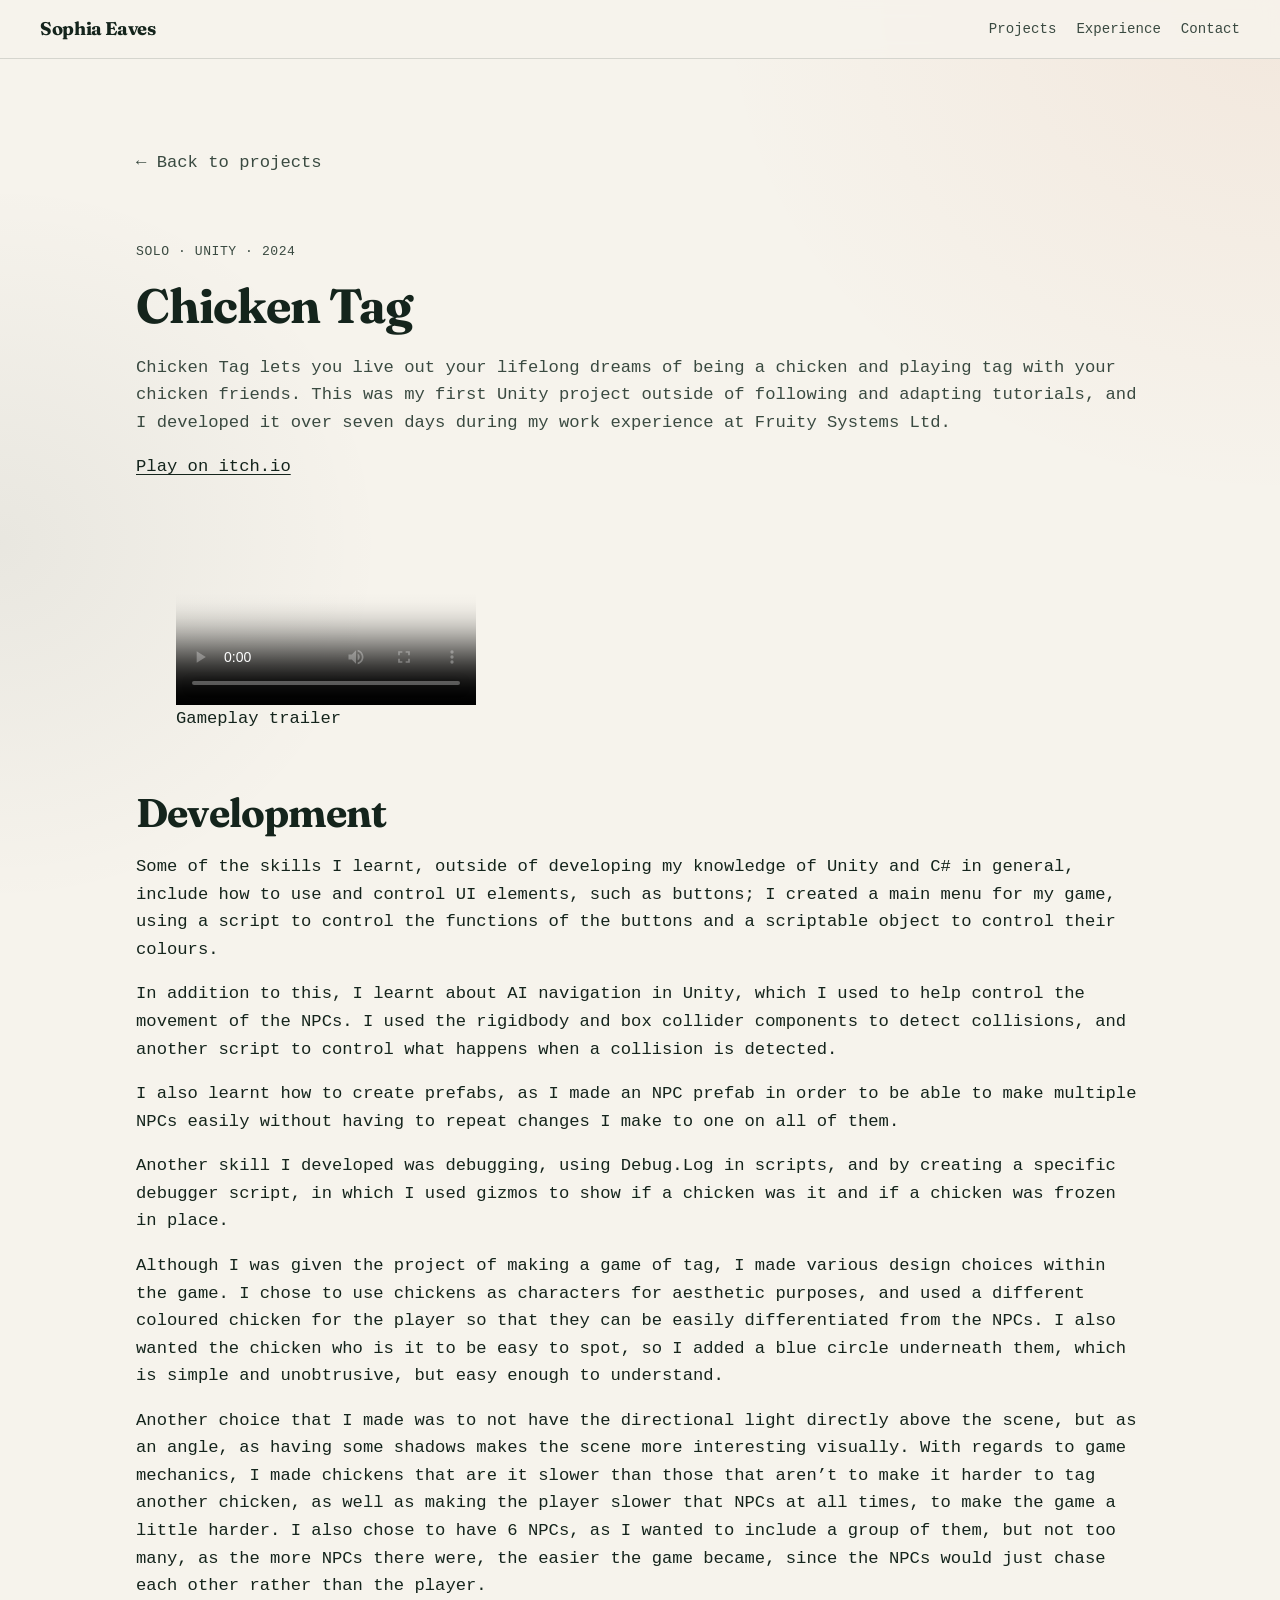
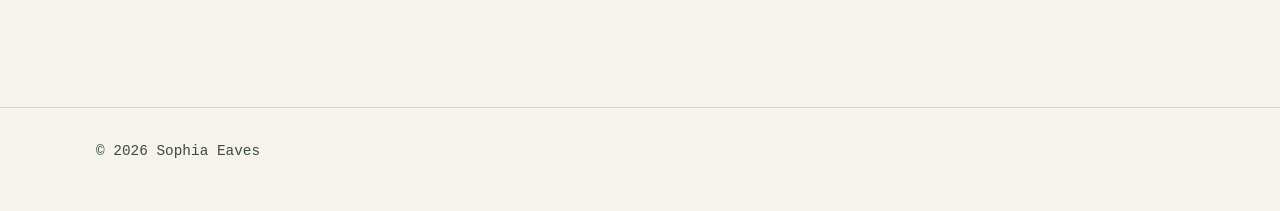
==== projects/chicken-tag.html @ 4f4bfb2e "add projects folder" ====
<!DOCTYPE html>
<html lang="en">
  <head>
    <meta charset="utf-8" />
    <meta name="viewport" content="width=device-width, initial-scale=1" />
    <title>Chicken Tag — Sophia Eaves</title>
    <meta
      name="description"
      content="Chicken Tag — game project by Sophia Eaves."
    />
    <link rel="preconnect" href="https://fonts.googleapis.com" />
    <link rel="preconnect" href="https://fonts.gstatic.com" crossorigin />
    <link
      href="https://fonts.googleapis.com/css2?family=Fraunces:opsz,wght@9..144,500;9..144,700&family=Sora:wght@400;500;600&display=swap"
      rel="stylesheet"
    />
    <link rel="stylesheet" href="../styles.css" />
  </head>
  <body>
    <a class="skip-link" href="#main">Skip to content</a>

    <header class="site-header">
      <a class="logo" href="../index.html">Sophia Eaves</a>
      <nav class="nav" aria-label="Primary">
        <a href="../index.html#work">Projects</a>
        <a href="../index.html#experience">Experience</a>
        <a href="../index.html#contact">Contact</a>
      </nav>
    </header>

    <main id="main" class="section project-detail">
      <p class="back-link"><a href="../index.html#work">← Back to projects</a></p>

      <!-- Intro -->
      <header class="project-detail__header">
        <p class="project-card__meta">Solo · Unity · 2024</p>
        <h1>Chicken Tag</h1>
        <p class="project-detail__lede">
          Chicken Tag lets you live out your lifelong dreams of being a chicken and playing tag with your chicken friends.
          This was my first Unity project outside of following and adapting tutorials, and I developed it over seven days during my
          work experience at Fruity Systems Ltd.
        </p>
        <p class="project-links">
          <a
            href="https://sophia990.itch.io/chicken-tag"
            target = "_blank"
            rel="noopener noreferrer"
            >Play on itch.io</a
          >
          <!--
          <span aria-hidden="true"> · </span>
          <a
            href="https://github.com/Sophia990/little-red-riding-hood"
            rel="noopener noreferrer"
            >View on GitHub</a
          >
          -->
        </p>
      </header>

      <figure>
            <video
              controls
              playsinline
              poster="../assets/projects/chicken-tag/shot-01.jpg"
            >
              <source
                src="../assets/projects/chicken-tag/trailer.mp4"
                type="video/mp4"
              />
              Your browser does not support the video tag.
            </video>
            <figcaption>Gameplay trailer</figcaption>
          </figure>

      <!-- Process -->
      <section aria-labelledby="process-heading">
        <h2 id="process-heading">Development</h2>
        <p>
            Some of the skills I learnt, outside of developing my knowledge of Unity and C# in general, include how to use and control UI elements, such as buttons; I created a main menu for my game, using a script to control the functions of the buttons and a scriptable object to control their colours. 
        </p>
        <p>
            In addition to this, I learnt about AI navigation in Unity, which I used to help control the movement of the NPCs. I used the rigidbody and box collider components to detect collisions, and another script to control what happens when a collision is detected.
        </p>
        <p>
            I also learnt how to create prefabs, as I made an NPC prefab in order to be able to make multiple NPCs easily without having to repeat changes I make to one on all of them. 
        </p>
        <p>
            Another skill I developed was debugging, using Debug.Log in scripts, and by creating a specific debugger script, in which I used gizmos to show if a chicken was it and if a chicken was frozen in place.
        </p>
        <p>
            Although I was given the project of making a game of tag, I made various design choices within the game. I chose to use chickens as characters for aesthetic purposes, and used a different coloured chicken for the player so that they can be easily differentiated from the NPCs. I also wanted the chicken who is it to be easy to spot, so I added a blue circle underneath them, which is simple and unobtrusive, but easy enough to understand.
        </p>
        <p>
            Another choice that I made was to not have the directional light directly above the scene, but as an angle, as having some shadows makes the scene more interesting visually. With regards to game mechanics, I made chickens that are it slower than those that aren’t to make it harder to tag another chicken, as well as making the player slower that NPCs at all times, to make the game a little harder. I also chose to have 6 NPCs, as I wanted to include a group of them, but not too many, as the more NPCs there were, the easier the game became, since the NPCs would just chase each other rather than the player.
        </p>
      </section>
    </main>

    <footer class="site-footer">
      <p>© <span id="year">2026</span> Sophia Eaves</p>
    </footer>
    <script>
      document.getElementById("year").textContent = new Date().getFullYear();
    </script>
  </body>
</html>
---- styles.css ----
:root {
    --ink: #14241c;
    --ink-soft: #3a4a41;
    --paper: #f6f3ec;
    --paper-deep: #ebe4d6;
    --accent: #c45c26;
    --accent-hover: #a64a1c;
    --line: rgba(20, 36, 28, 0.14);
    --max: 68rem;
    --pad: clamp(1.25rem, 4vw, 2.5rem);
    --font-display: "Fraunces", Georgia, serif;
    --font-body: "IBM Plex Mono", ui-monospace, monospace;
    --radius: 2px;
}

*,
*::before,
*::after {
    box-sizing: border-box;
}

html {
    scroll-behavior: smooth;
}

body {
    margin: 0;
    min-height: 100vh;
    font-family: var(--font-body);
    font-size: clamp(1rem, 0.95rem + 0.25vw, 1.075rem);
    line-height: 1.6;
    color: var(--ink);
    background:
            radial-gradient(ellipse 80% 50% at 100% 0%, rgba(196, 92, 38, 0.08), transparent 55%),
            radial-gradient(ellipse 60% 40% at 0% 30%, rgba(20, 36, 28, 0.06), transparent 50%),
            var(--paper);
}

img,
video {
    max-width: 100%;
    display: block;
}

a {
    color: inherit;
    text-decoration-thickness: 1px;
    text-underline-offset: 0.18em;
}

a:hover {
    color: var(--accent);
}

:focus-visible {
    outline: 2px solid var(--accent);
    outline-offset: 3px;
}

.skip-link {
    position: absolute;
    left: var(--pad);
    top: -100%;
    z-index: 100;
    padding: 0.5rem 0.75rem;
    background: var(--ink);
    color: var(--paper);
    text-decoration: none;
}

.skip-link:focus {
    top: 0.75rem;
}

.site-header {
    position: sticky;
    top: 0;
    z-index: 20;
    display: flex;
    align-items: center;
    justify-content: space-between;
    gap: 1rem;
    padding: 0.9rem var(--pad);
    background: rgba(246, 243, 236, 0.88);
    backdrop-filter: blur(10px);
    border-bottom: 1px solid var(--line);
}

.logo {
    font-family: var(--font-display);
    font-weight: 700;
    font-size: 1.15rem;
    letter-spacing: -0.02em;
    text-decoration: none;
    white-space: nowrap;
}

.nav {
    display: flex;
    gap: clamp(0.7rem, 2.2vw, 1.25rem);
    overflow-x: auto;
    -webkit-overflow-scrolling: touch;
}

.nav a {
    text-decoration: none;
    font-size: 0.88rem;
    font-weight: 500;
    color: var(--ink-soft);
    white-space: nowrap;
}

.nav a:hover {
    color: var(--accent);
}

/* ——— About hero ——— */
.hero {
    position: relative;
    isolation: isolate;
    min-height: min(92vh, 52rem);
    display: grid;
    align-items: center;
    padding: clamp(3rem, 10vh, 5.5rem) var(--pad);
    overflow: hidden;
    color: var(--paper);
    background: var(--ink);
}

.hero__atmosphere {
    position: absolute;
    inset: 0;
    z-index: -1;
    background:
            linear-gradient(0deg, rgba(20, 36, 28, 0.75) 0%, rgba(20, 36, 28, 0.4) 50%, rgba(20, 36, 28, 0.55) 100%),
            repeating-linear-gradient(90deg, transparent 0, transparent 47px, rgba(246, 243, 236, 0.04) 47px, rgba(246, 243, 236, 0.04) 48px),
            repeating-linear-gradient(0deg, transparent 0, transparent 47px, rgba(246, 243, 236, 0.04) 47px, rgba(246, 243, 236, 0.04) 48px),
            radial-gradient(circle at 70% 35%, #2a4a38 0%, transparent 42%),
            radial-gradient(circle at 20% 70%, rgba(196, 92, 38, 0.35) 0%, transparent 38%),
            linear-gradient(135deg, #1a3026, #0f1a15 55%, #24352c);
    animation: atmosphere-drift 18s ease-in-out infinite alternate;
}

@keyframes atmosphere-drift {
    from { transform: scale(1); }
    to { transform: scale(1.04) translate3d(-1.5%, 1%, 0); }
}

.hero__grid {
    max-width: var(--max);
    width: 100%;
    margin: 0 auto;
    display: grid;
    gap: clamp(1.75rem, 4vw, 3rem);
    align-items: center;
    animation: rise 0.9s ease both;
}

@media (min-width: 800px) {
    .hero__grid {
        grid-template-columns: minmax(0, 0.85fr) minmax(0, 1.15fr);
    }
}

@keyframes rise {
    from { opacity: 0; transform: translateY(1.25rem); }
    to { opacity: 1; transform: translateY(0); }
}

.hero__photo {
    aspect-ratio: 4 / 5;
    max-height: min(70vh, 34rem);
    justify-self: stretch;
    overflow: hidden;
    background: rgba(246, 243, 236, 0.08);
}

.hero__photo img {
    width: 100%;
    height: 100%;
    object-fit: cover;
}

.hero__brand {
    margin: 0 0 0.85rem;
    font-family: var(--font-display);
    font-size: clamp(2.4rem, 7vw, 4.25rem);
    font-weight: 700;
    line-height: 1.05;
    letter-spacing: -0.03em;
}

.hero__lede {
    margin: 0 0 1.25rem;
    max-width: 32rem;
    font-size: clamp(1.05rem, 2vw, 1.2rem);
    color: rgba(246, 243, 236, 0.82);
}

.hero__focus {
    list-style: none;
    margin: 0 0 1.75rem;
    padding: 0;
    display: grid;
    gap: 0.35rem;
    color: rgba(246, 243, 236, 0.68);
    font-size: 0.95rem;
}

.hero__actions {
    display: flex;
    flex-wrap: wrap;
    gap: 0.75rem;
}

.btn {
    display: inline-flex;
    align-items: center;
    justify-content: center;
    min-height: 2.75rem;
    padding: 0.65rem 1.2rem;
    border-radius: var(--radius);
    font-weight: 600;
    font-size: 0.95rem;
    text-decoration: none;
    transition: background 0.2s ease, color 0.2s ease, border-color 0.2s ease, transform 0.2s ease;
}

.btn:hover {
    transform: translateY(-1px);
    color: inherit;
}

.btn--primary {
    background: var(--accent);
    color: var(--paper);
}

.btn--primary:hover {
    background: var(--accent-hover);
    color: var(--paper);
}

.btn--ghost {
    border: 1px solid rgba(246, 243, 236, 0.45);
    color: var(--paper);
}

.btn--ghost:hover {
    border-color: var(--paper);
    color: var(--paper);
}

.section {
    padding: clamp(3.5rem, 10vh, 6rem) var(--pad);
    max-width: var(--max);
    margin: 0 auto;
}

.section__intro {
    max-width: 36rem;
    margin-bottom: 2.5rem;
}

.section__intro h2,
.project-detail h2 {
    margin: 0 0 0.65rem;
    font-family: var(--font-display);
    font-size: clamp(1.85rem, 4vw, 2.5rem);
    font-weight: 700;
    letter-spacing: -0.02em;
    line-height: 1.15;
}

.section__intro p {
    margin: 0;
    color: var(--ink-soft);
}

.work-list {
    list-style: none;
    margin: 0;
    padding: 0;
    display: grid;
    gap: 2rem;
}

.project-card {
    display: grid;
    gap: 1.25rem;
    padding-bottom: 2rem;
    border-bottom: 1px solid var(--line);
    text-decoration: none;
    color: inherit;
}

.project-card:hover {
    color: inherit;
}

.project-card:hover h3 {
    color: var(--accent);
}

@media (min-width: 720px) {
    .project-card {
        grid-template-columns: minmax(0, 1.15fr) minmax(0, 1fr);
        gap: 2rem;
        align-items: center;
    }
}

.project-card__media {
    aspect-ratio: 16 / 10;
    overflow: hidden;
    background:
            linear-gradient(145deg, var(--paper-deep), #d9d0bf),
            repeating-linear-gradient(-12deg, transparent, transparent 10px, rgba(20, 36, 28, 0.04) 10px, rgba(20, 36, 28, 0.04) 11px);
}

.project-card__media img,
.project-detail__hero-media img,
.gallery img {
    width: 100%;
    height: 100%;
    object-fit: cover;
    transition: transform 0.35s ease;
}

.project-card:hover .project-card__media img {
    transform: scale(1.03);
}

.project-card__meta {
    margin: 0 0 0.4rem;
    font-size: 0.82rem;
    font-weight: 500;
    letter-spacing: 0.04em;
    text-transform: uppercase;
    color: var(--ink-soft);
}

.project-card__body h3,
.project-detail__header h1 {
    margin: 0 0 0.55rem;
    font-family: var(--font-display);
    font-size: clamp(1.45rem, 3vw, 1.85rem);
    font-weight: 700;
    letter-spacing: -0.02em;
}

.project-detail__header h1 {
    font-size: clamp(2rem, 5vw, 3rem);
}

.project-card__blurb,
.project-detail__lede {
    margin: 0 0 1rem;
    color: var(--ink-soft);
}

.project-card__skills-label {
    margin: 0 0 0.5rem;
    font-family: var(--font-body);
    font-size: 0.82rem;
    font-weight: 600;
    letter-spacing: 0.06em;
    text-transform: uppercase;
    color: var(--ink-soft);
}

.skill-list {
    list-style: none;
    margin: 0;
    padding: 0;
    display: grid;
    gap: 0.35rem;
    color: var(--ink-soft);
    font-size: 0.95rem;
}

.timeline {
    list-style: none;
    margin: 0;
    padding: 0;
    display: grid;
    gap: 2rem;
}

.timeline__item {
    padding-bottom: 2rem;
    border-bottom: 1px solid var(--line);
}

.timeline__item:last-child {
    border-bottom: 0;
    padding-bottom: 0;
}

.timeline__dates {
    margin: 0 0 0.35rem;
    font-size: 0.82rem;
    font-weight: 600;
    letter-spacing: 0.04em;
    text-transform: uppercase;
    color: var(--accent);
}

.timeline__item h3 {
    margin: 0 0 0.5rem;
    font-family: var(--font-display);
    font-size: 1.35rem;
    font-weight: 700;
}

.timeline__item p,
.timeline__item ul {
    margin: 0 0 0.75rem;
    color: var(--ink-soft);
}

.timeline__item ul {
    padding-left: 1.15rem;
}

.timeline__item h3 {
  margin: 0 0 0.25rem;
  font-family: var(--font-display);
  font-size: 1.35rem;
  font-weight: 700;
}

.timeline__org {
  margin: 0 0 0.65rem;
  font-family: var(--font-body);
  font-size: 1.05rem;
  font-weight: 600;
  color: var(--ink);
}

.timeline__item p:not(.timeline__dates):not(.timeline__org),
.timeline__item ul {
  margin: 0 0 0.75rem;
  color: var(--ink-soft);
  font-weight: 400;
}

.timeline__item ul {
  padding-left: 1.15rem;
}

.cert-list {
  list-style: none;
  margin: 0;
  padding: 0;
  display: grid;
  gap: 0;
}

.cert-list li {
  display: flex;
  justify-content: space-between;
  align-items: baseline;
  gap: 1rem;
  padding: 0.85rem 0;
  border-bottom: 1px solid var(--line);
  font-weight: 500;
}

.cert-list li:last-child {
  border-bottom: 0;
}

.cert-list__name {
  color: var(--ink);
}

.cert-list__date {
  flex-shrink: 0;
  font-size: 0.9rem;
  font-weight: 600;
  letter-spacing: 0.04em;
  color: var(--accent);
}

.contact-list {
    list-style: none;
    margin: 0;
    padding: 0;
    display: grid;
    gap: 0.85rem;
    font-size: 1.15rem;
    font-weight: 500;
}

.contact-list a {
    text-decoration: none;
    border-bottom: 1px solid transparent;
}

.contact-list a:hover {
    border-bottom-color: var(--accent);
}

.site-footer {
    padding: 2rem var(--pad) 3rem;
    border-top: 1px solid var(--line);
    color: var(--ink-soft);
    font-size: 0.9rem;
}

.site-footer p {
    margin: 0 auto;
    max-width: var(--max);
}

/* Project detail */
.back-link {
    margin: 0 0 1.5rem;
}

.back-link a {
    text-decoration: none;
    font-weight: 500;
    color: var(--ink-soft);
}

.project-detail {
    display: grid;
    gap: 2.5rem;
}

.project-detail__hero-media {
    margin: 0;
    aspect-ratio: 16 / 9;
    overflow: hidden;
    background: var(--paper-deep);
}

.gallery {
    display: grid;
    gap: 1.5rem;
}

@media (min-width: 720px) {
    .gallery {
        grid-template-columns: 1fr 1fr;
    }
}

.gallery figure {
    margin: 0;
}

.gallery figcaption {
    margin-top: 0.5rem;
    font-size: 0.9rem;
    color: var(--ink-soft);
}

.gallery video {
    width: 100%;
    aspect-ratio: 16 / 9;
    background: #0f1a15;
}

.play-block {
    padding-top: 0.5rem;
    border-top: 1px solid var(--line);
}

.play-block p {
    color: var(--ink-soft);
}

.webgl-frame {
    margin-top: 1rem;
    position: relative;
    width: 100%;
    aspect-ratio: 16 / 9;
    background: #0f1a15;
    border: 1px solid var(--line);
}

.webgl-frame iframe {
    position: absolute;
    inset: 0;
    width: 100%;
    height: 100%;
    border: 0;
}

@media (prefers-reduced-motion: reduce) {
    html { scroll-behavior: auto; }
    .hero__atmosphere,
    .hero__grid,
    .btn,
    .project-card__media img {
        animation: none !important;
        transition: none !important;
    }
}
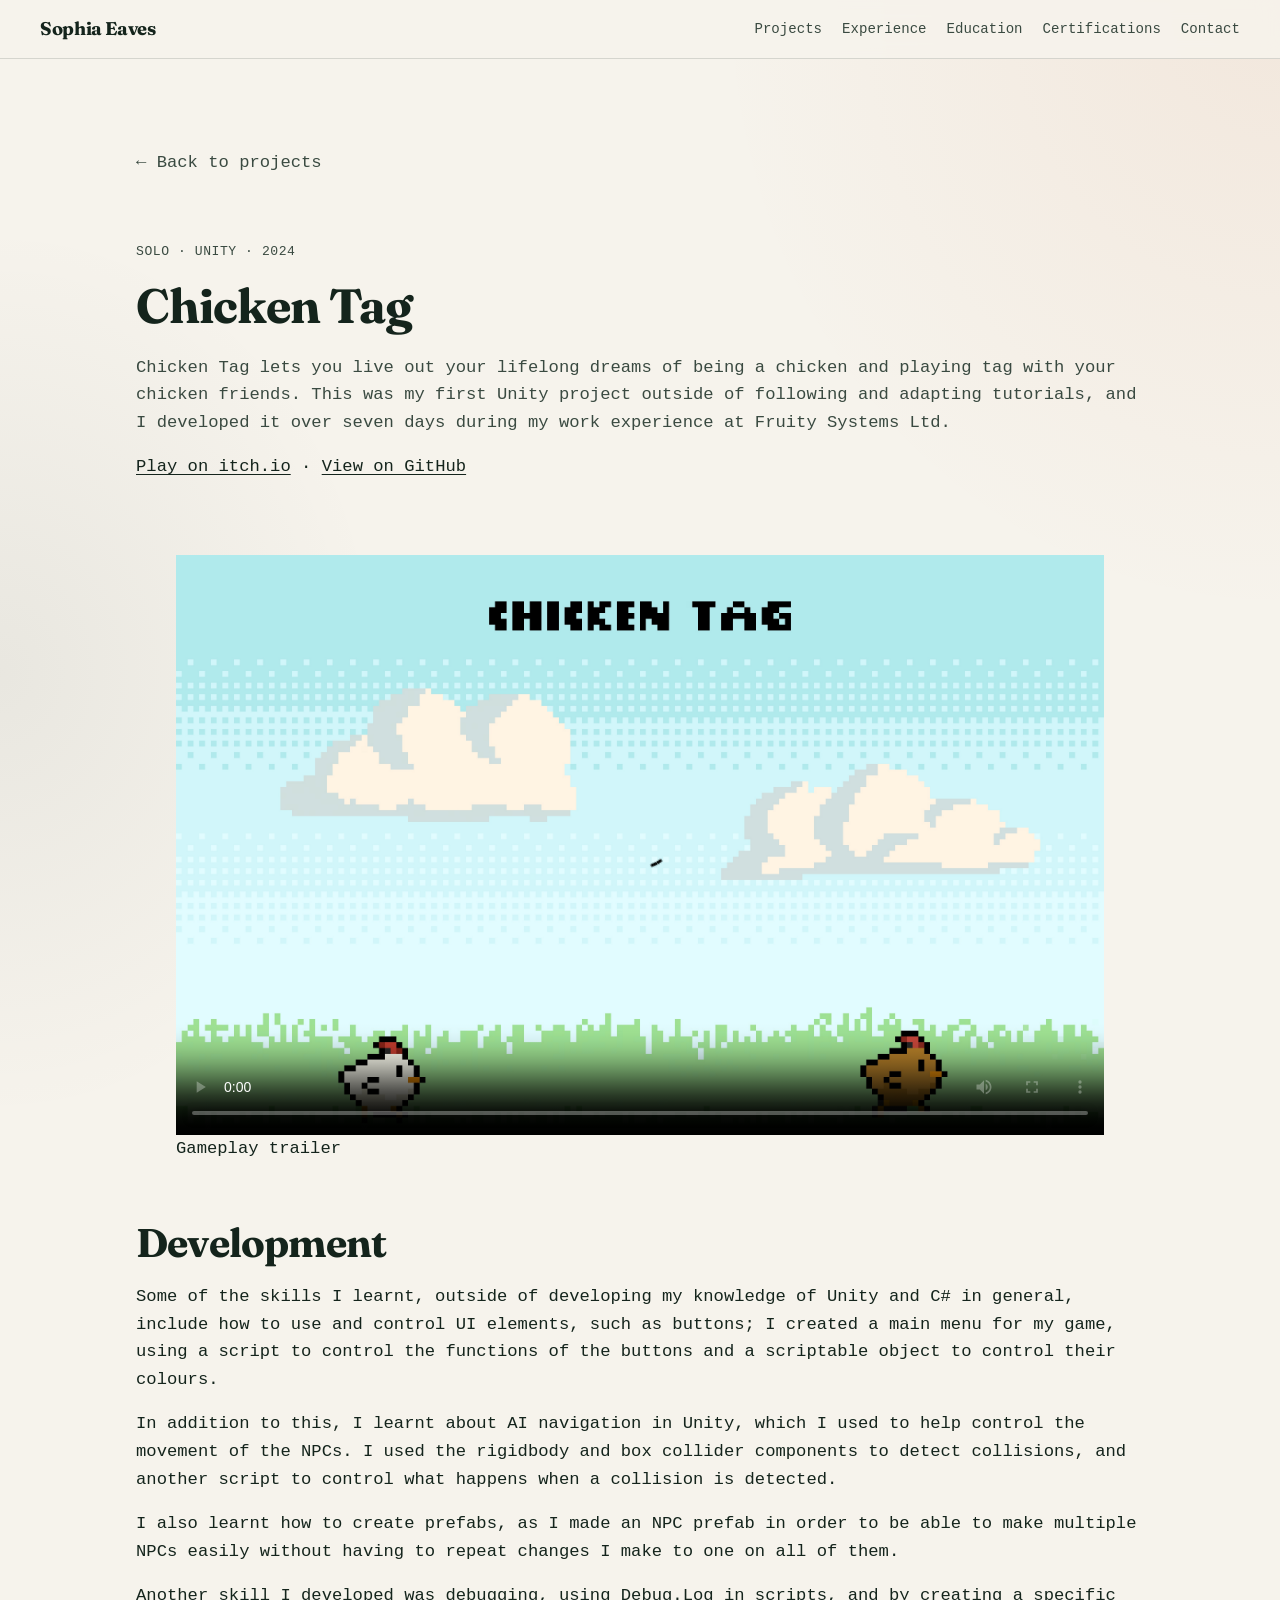
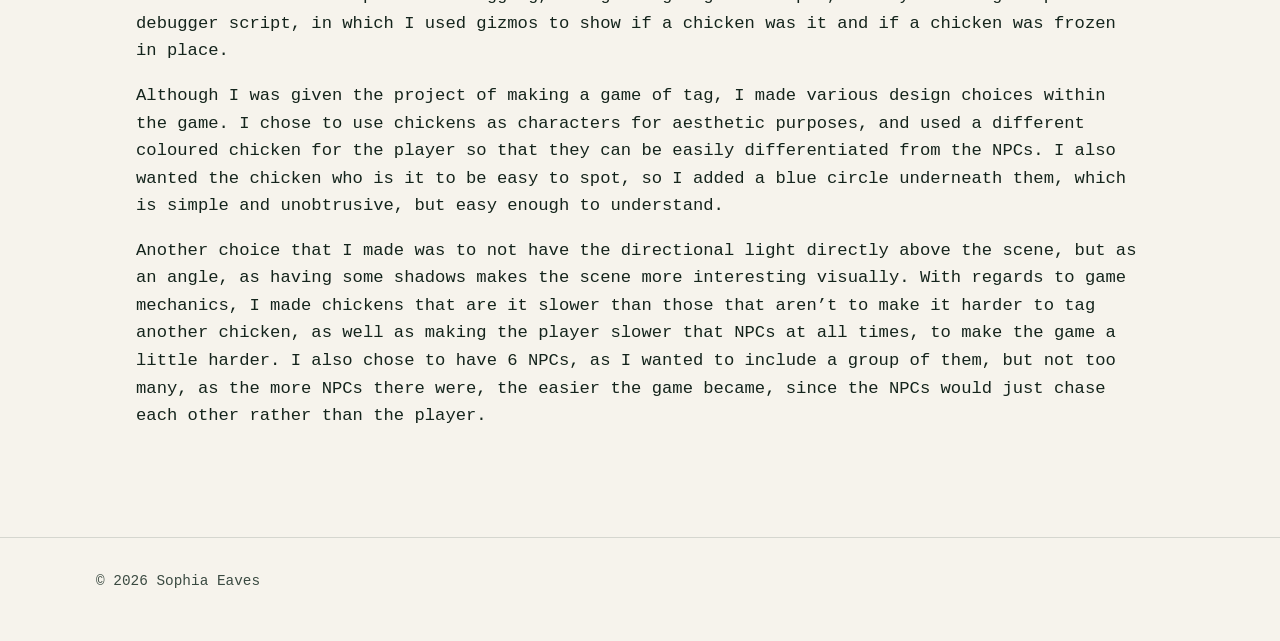
==== commit 3c649cf0: "add escape the wild page" ====
--- a/projects/chicken-tag.html
+++ b/projects/chicken-tag.html
@@ -24,6 +24,8 @@
       <nav class="nav" aria-label="Primary">
         <a href="../index.html#work">Projects</a>
         <a href="../index.html#experience">Experience</a>
+        <a href="../index.html#education">Education</a>
+        <a href="../index.html#courses">Certifications</a>
         <a href="../index.html#contact">Contact</a>
       </nav>
     </header>
@@ -47,14 +49,13 @@
             rel="noopener noreferrer"
             >Play on itch.io</a
           >
-          <!--
           <span aria-hidden="true"> · </span>
           <a
-            href="https://github.com/Sophia990/little-red-riding-hood"
+            href="https://github.com/Sophia990/ChickenTag"
+            target = "_blank"
             rel="noopener noreferrer"
             >View on GitHub</a
           >
-          -->
         </p>
       </header>
 
--- a/styles.css
+++ b/styles.css
@@ -123,22 +123,20 @@
     align-items: center;
     padding: clamp(3rem, 10vh, 5.5rem) var(--pad);
     overflow: hidden;
-    color: var(--paper);
-    background: var(--ink);
+    color: #f4f1ea;
+    background: #9c5781;
 }
 
 .hero__atmosphere {
-    position: absolute;
-    inset: 0;
-    z-index: -1;
-    background:
-            linear-gradient(0deg, rgba(20, 36, 28, 0.75) 0%, rgba(20, 36, 28, 0.4) 50%, rgba(20, 36, 28, 0.55) 100%),
-            repeating-linear-gradient(90deg, transparent 0, transparent 47px, rgba(246, 243, 236, 0.04) 47px, rgba(246, 243, 236, 0.04) 48px),
-            repeating-linear-gradient(0deg, transparent 0, transparent 47px, rgba(246, 243, 236, 0.04) 47px, rgba(246, 243, 236, 0.04) 48px),
-            radial-gradient(circle at 70% 35%, #2a4a38 0%, transparent 42%),
-            radial-gradient(circle at 20% 70%, rgba(196, 92, 38, 0.35) 0%, transparent 38%),
-            linear-gradient(135deg, #1a3026, #0f1a15 55%, #24352c);
-    animation: atmosphere-drift 18s ease-in-out infinite alternate;
+  position: absolute;
+  inset: 0;
+  z-index: -1;
+  background:
+    radial-gradient(ellipse 65% 50% at 85% 10%, #b56f98 0%, transparent 55%),
+    radial-gradient(ellipse 50% 40% at 10% 90%, #7a4064 0%, transparent 50%),
+    radial-gradient(ellipse 35% 30% at 45% 55%, rgba(244, 241, 234, 0.08) 0%, transparent 55%),
+    linear-gradient(155deg, #a8638c 0%, #8a4a70 55%, #9c5781 100%);
+  animation: atmosphere-drift 18s ease-in-out infinite alternate;
 }
 
 @keyframes atmosphere-drift {
@@ -194,7 +192,7 @@
     margin: 0 0 1.25rem;
     max-width: 32rem;
     font-size: clamp(1.05rem, 2vw, 1.2rem);
-    color: rgba(246, 243, 236, 0.82);
+    color: rgba(244, 241, 234, 0.78);
 }
 
 .hero__focus {
@@ -203,7 +201,7 @@
     padding: 0;
     display: grid;
     gap: 0.35rem;
-    color: rgba(246, 243, 236, 0.68);
+    color: rgba(244, 241, 234, 0.78);
     font-size: 0.95rem;
 }
 
@@ -242,13 +240,13 @@
 }
 
 .btn--ghost {
-    border: 1px solid rgba(246, 243, 236, 0.45);
-    color: var(--paper);
+  border: 1px solid rgba(244, 241, 234, 0.5);
+  color: #f4f1ea;
 }
 
 .btn--ghost:hover {
-    border-color: var(--paper);
-    color: var(--paper);
+  border-color: #f4f1ea;
+  color: #f4f1ea;
 }
 
 .section {
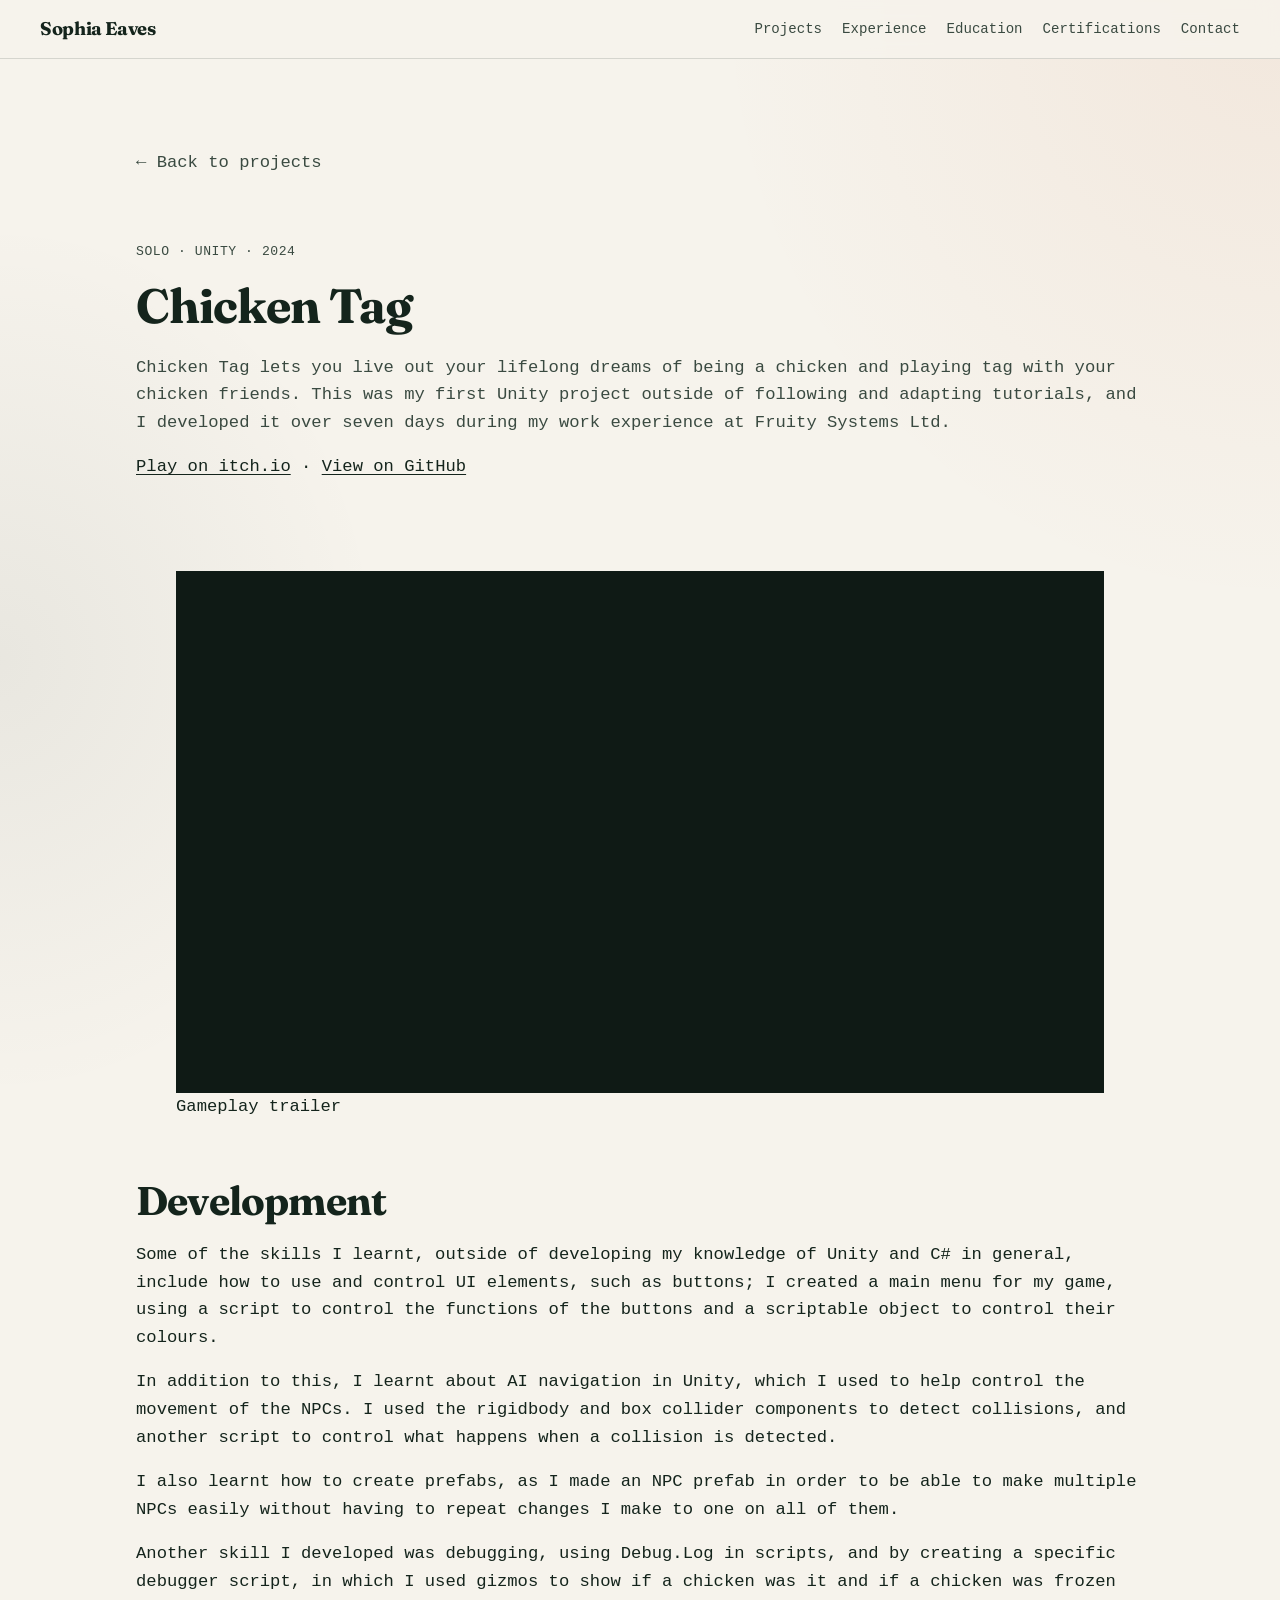
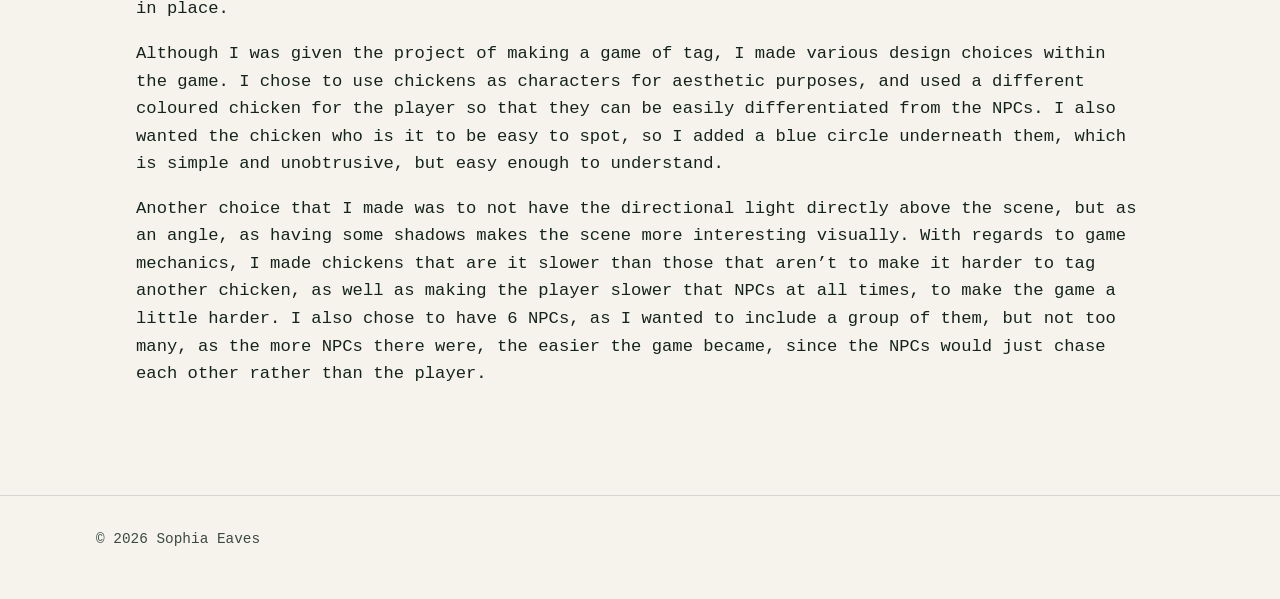
==== commit c1b73935: "embed chicken tag trailer" ====
--- a/projects/chicken-tag.html
+++ b/projects/chicken-tag.html
@@ -60,17 +60,18 @@
       </header>
 
       <figure>
-            <video
-              controls
-              playsinline
-              poster="../assets/projects/chicken-tag/shot-01.jpg"
-            >
-              <source
-                src="../assets/projects/chicken-tag/trailer.mp4"
-                type="video/mp4"
-              />
-              Your browser does not support the video tag.
-            </video>
+            <div class="webgl-frame">
+              <iframe 
+              width="560" 
+              height="315" 
+              src="https://www.youtube.com/embed/1GKcQrNZ0S8?si=s0DEFDWSSTfEXtoF?rel=0" 
+              title="Chicken Tag gameplay trailer" 
+              frameborder="0" 
+              allow="accelerometer; autoplay; clipboard-write; encrypted-media; gyroscope; picture-in-picture; web-share" 
+              referrerpolicy="strict-origin-when-cross-origin" 
+              allowfullscreen>
+            </iframe>
+            </div>
             <figcaption>Gameplay trailer</figcaption>
           </figure>
 
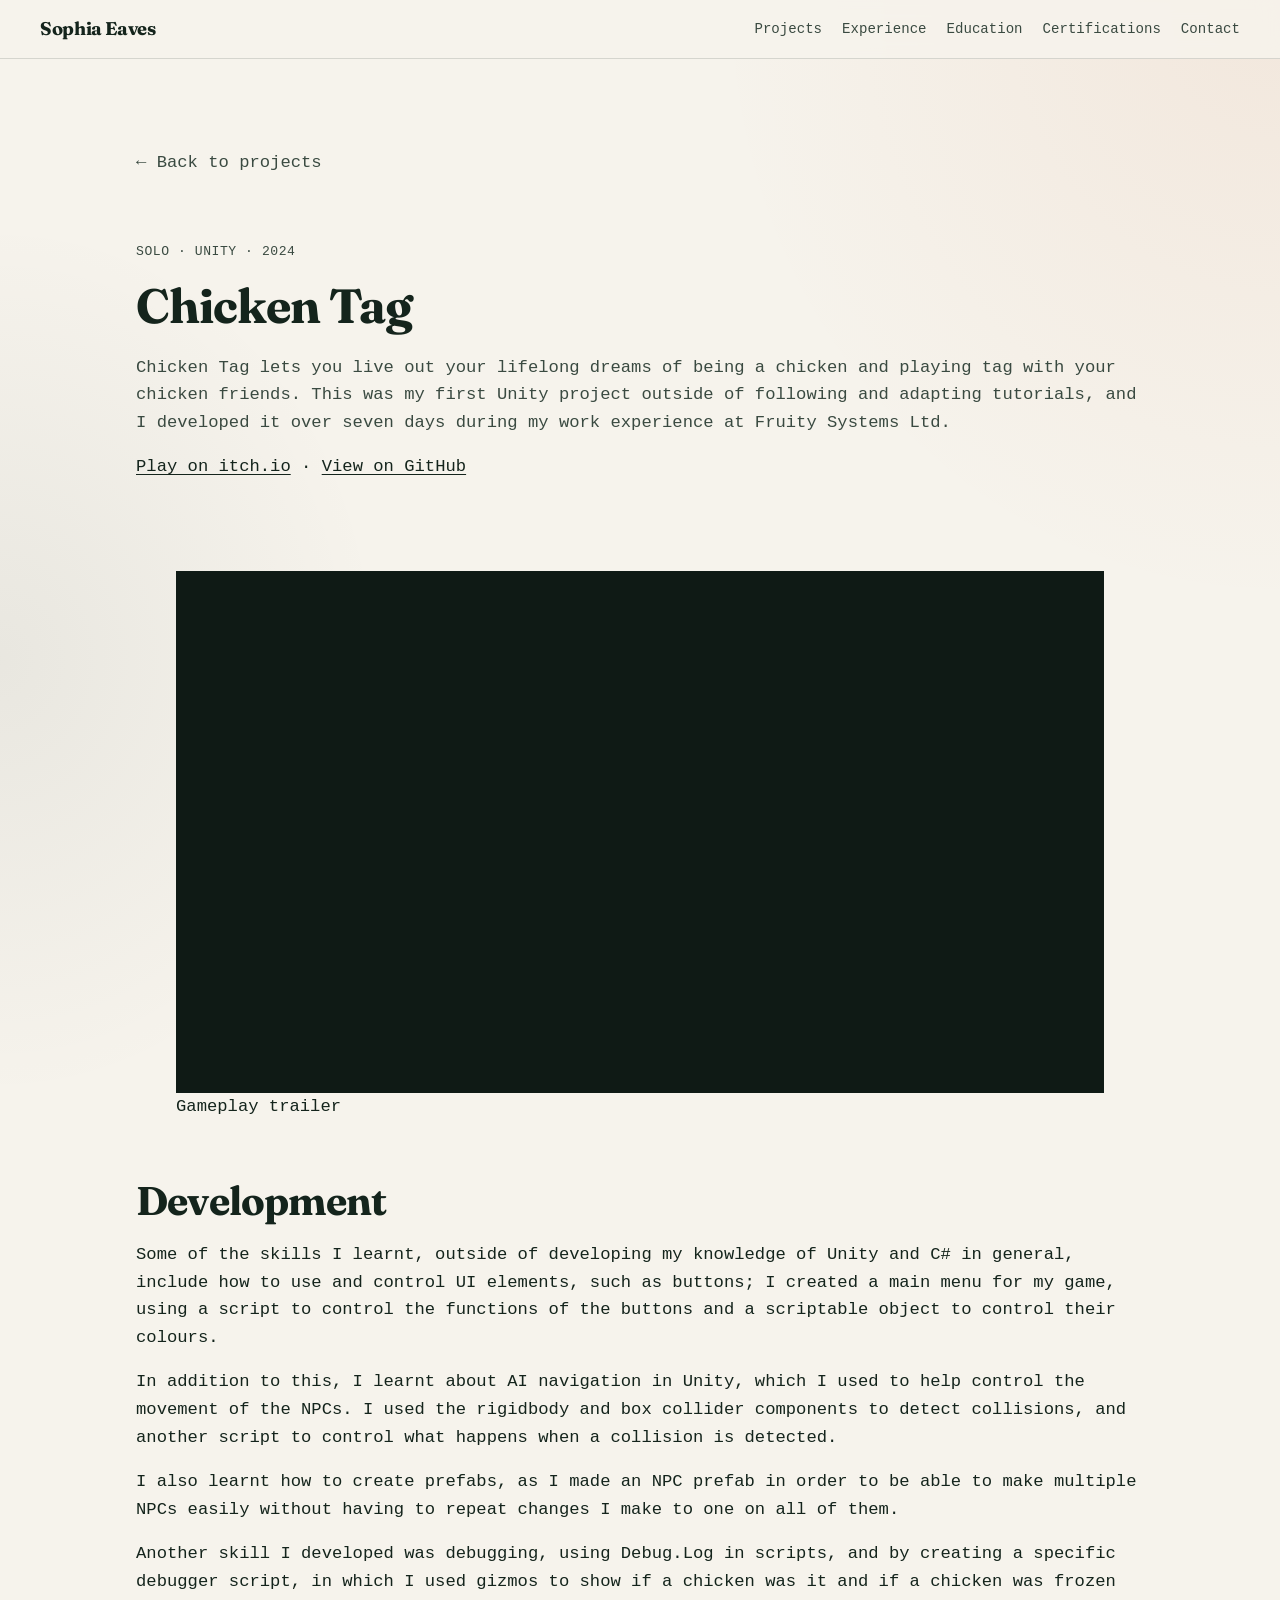
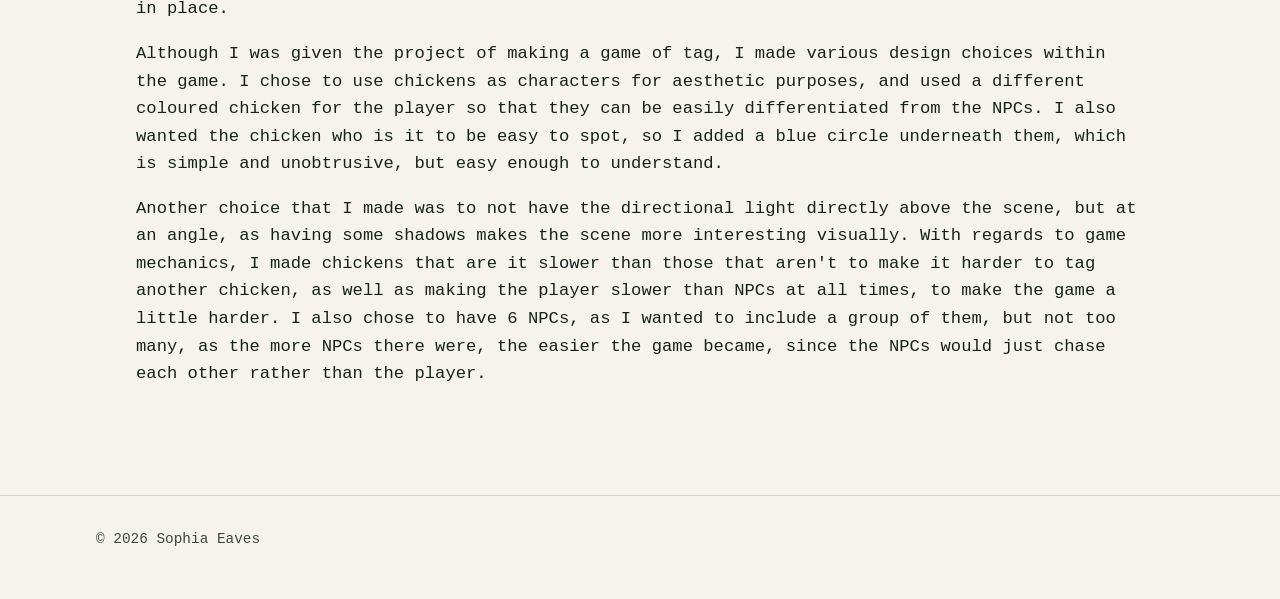
==== commit 01f00d5a: "fix typos" ====
--- a/projects/chicken-tag.html
+++ b/projects/chicken-tag.html
@@ -94,7 +94,7 @@
             Although I was given the project of making a game of tag, I made various design choices within the game. I chose to use chickens as characters for aesthetic purposes, and used a different coloured chicken for the player so that they can be easily differentiated from the NPCs. I also wanted the chicken who is it to be easy to spot, so I added a blue circle underneath them, which is simple and unobtrusive, but easy enough to understand.
         </p>
         <p>
-            Another choice that I made was to not have the directional light directly above the scene, but as an angle, as having some shadows makes the scene more interesting visually. With regards to game mechanics, I made chickens that are it slower than those that aren’t to make it harder to tag another chicken, as well as making the player slower that NPCs at all times, to make the game a little harder. I also chose to have 6 NPCs, as I wanted to include a group of them, but not too many, as the more NPCs there were, the easier the game became, since the NPCs would just chase each other rather than the player.
+            Another choice that I made was to not have the directional light directly above the scene, but at an angle, as having some shadows makes the scene more interesting visually. With regards to game mechanics, I made chickens that are it slower than those that aren't to make it harder to tag another chicken, as well as making the player slower than NPCs at all times, to make the game a little harder. I also chose to have 6 NPCs, as I wanted to include a group of them, but not too many, as the more NPCs there were, the easier the game became, since the NPCs would just chase each other rather than the player.
         </p>
       </section>
     </main>
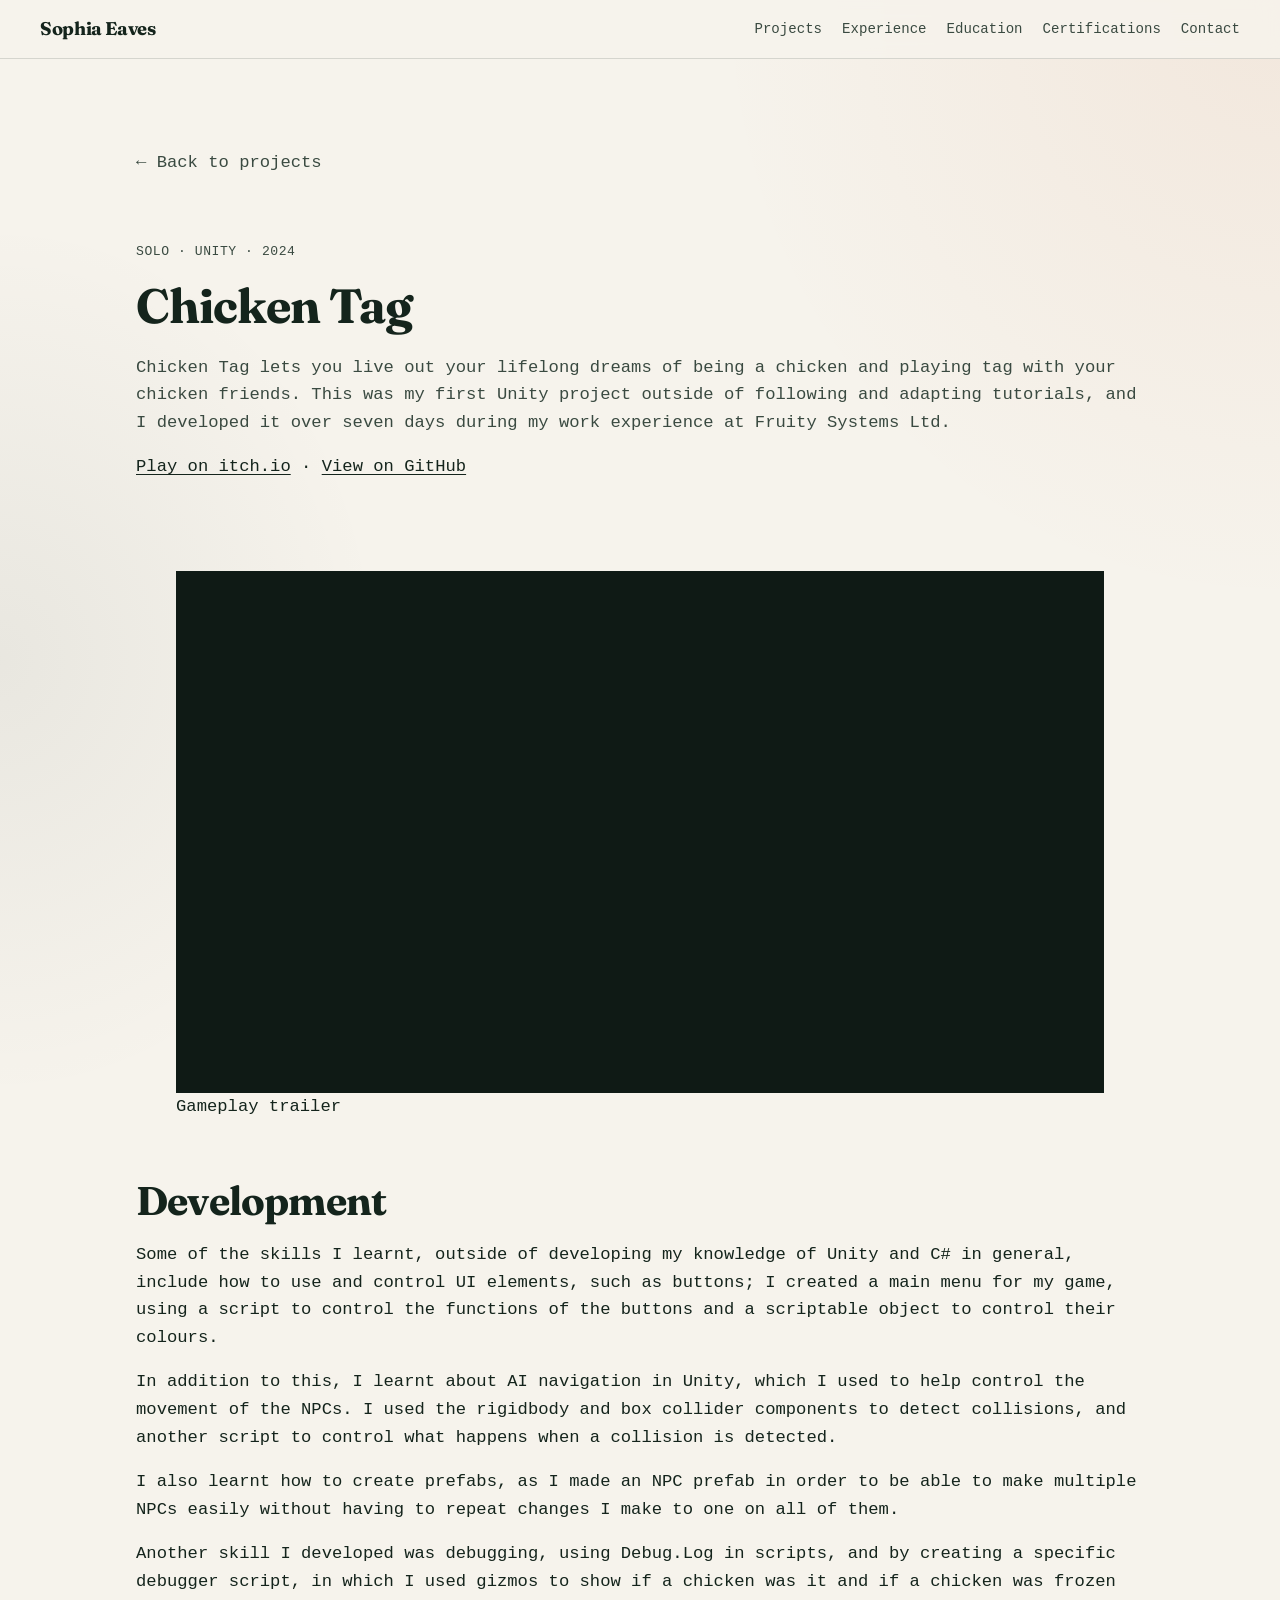
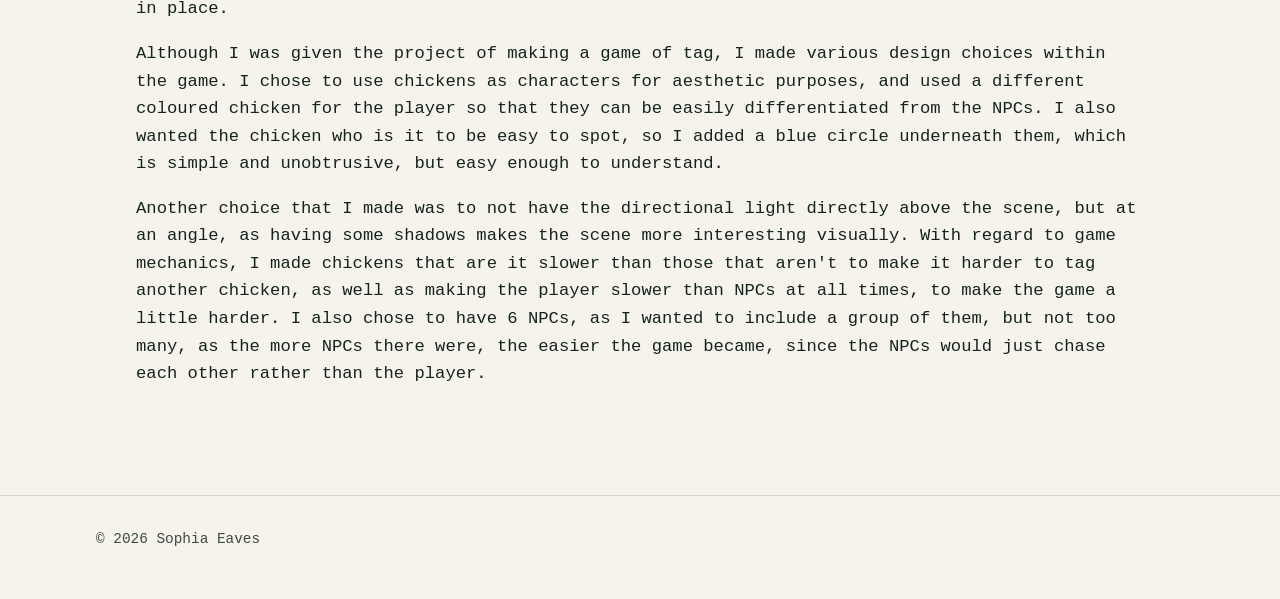
==== commit 4ce5eb03: "fixes to wordings and typos" ====
--- a/projects/chicken-tag.html
+++ b/projects/chicken-tag.html
@@ -94,7 +94,7 @@
             Although I was given the project of making a game of tag, I made various design choices within the game. I chose to use chickens as characters for aesthetic purposes, and used a different coloured chicken for the player so that they can be easily differentiated from the NPCs. I also wanted the chicken who is it to be easy to spot, so I added a blue circle underneath them, which is simple and unobtrusive, but easy enough to understand.
         </p>
         <p>
-            Another choice that I made was to not have the directional light directly above the scene, but at an angle, as having some shadows makes the scene more interesting visually. With regards to game mechanics, I made chickens that are it slower than those that aren't to make it harder to tag another chicken, as well as making the player slower than NPCs at all times, to make the game a little harder. I also chose to have 6 NPCs, as I wanted to include a group of them, but not too many, as the more NPCs there were, the easier the game became, since the NPCs would just chase each other rather than the player.
+            Another choice that I made was to not have the directional light directly above the scene, but at an angle, as having some shadows makes the scene more interesting visually. With regard to game mechanics, I made chickens that are it slower than those that aren't to make it harder to tag another chicken, as well as making the player slower than NPCs at all times, to make the game a little harder. I also chose to have 6 NPCs, as I wanted to include a group of them, but not too many, as the more NPCs there were, the easier the game became, since the NPCs would just chase each other rather than the player.
         </p>
       </section>
     </main>
--- a/styles.css
+++ b/styles.css
@@ -40,6 +40,7 @@
 video {
     max-width: 100%;
     display: block;
+    height: auto;
 }
 
 a {
